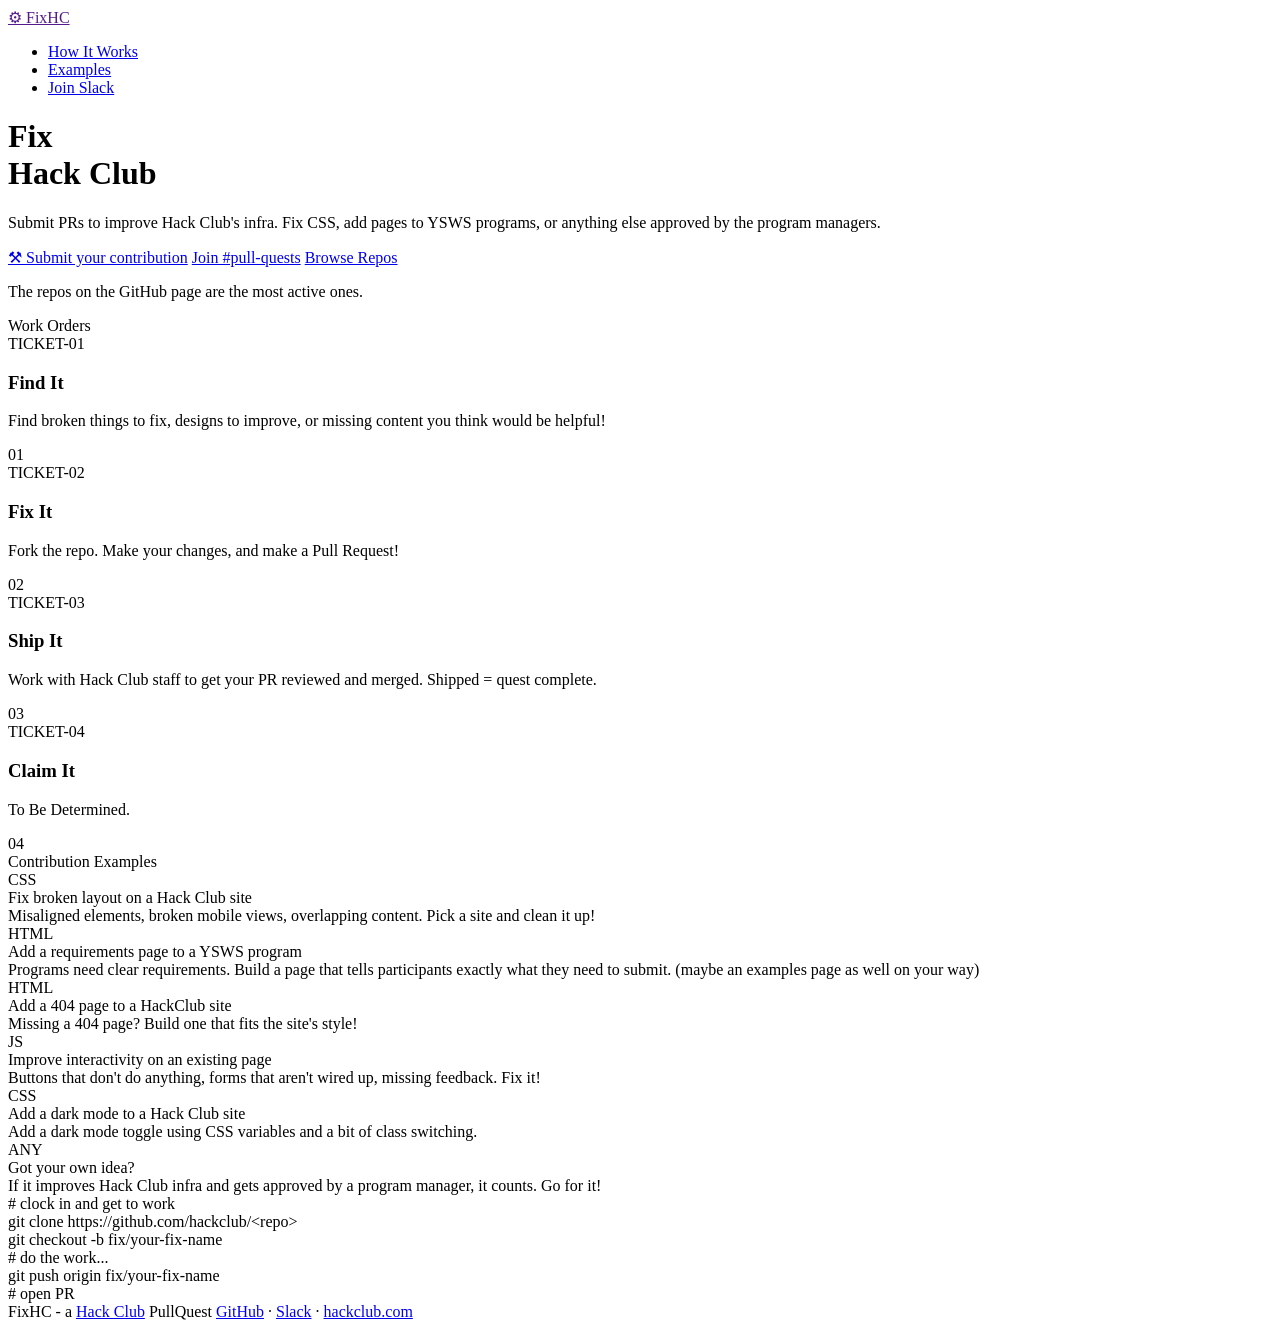
==== index.html @ ab7ba839 "Update footer links to open in new tab Added target='_blank' to footer links for external sites." ====
<!DOCTYPE html>
<html lang="en">
<head>
  <meta charset="UTF-8">
  <meta name="viewport" content="width=device-width, initial-scale=1.0">
  <title>FixHC - Under Construction</title>
  <link href="https://fonts.googleapis.com/css2?family=Black+Han+Sans&family=Barlow:wght@400;600;700&family=Barlow+Condensed:wght@700;900&display=swap" rel="stylesheet">
  <link rel="stylesheet" href="styles.css">
</head>
<body>

<div class="caution-tape"></div>

<nav>
  <a class="nav-brand" href="">⚙ FixHC</a>
  <ul class="nav-links">
    <li><a href="#how">How It Works</a></li>
    <li><a href="#jobs">Examples</a></li>
    <li><a href="https://hackclub.com/slack" target="_blank" class="nav-cta">Join Slack</a></li>
  </ul>
</nav>

<hero>
  
  <h1><span class="yellow">Fix</span><br><span class="outline">Hack Club</span></h1>
  <p class="hero-desc">Submit PRs to improve Hack Club's infra. Fix CSS, add pages to YSWS programs, or anything else approved by the program managers.</p>
  <div class="btn-row">
    <a href="https://forms.hackclub.com/fix-hack-club" target="_blank" class="btn btn-primary">⚒ Submit your contribution</a>
    <a href="https://hackclub.enterprise.slack.com/archives/C0ALHGAASLV" target="_blank" class="btn btn-outline">Join #pull-quests</a>
    <a href="https://github.com/hackclub/" target="_blank" class="btn btn-outline">Browse Repos</a>
  </div>
  <p class="hero-note">The repos on the GitHub page are the most active ones.</p>
</hero>

<div class="tape-divider"></div>

<div class="section" id="how">
  <div class="section-inner">
    <div class="section-label">Work Orders</div>
    <div class="tickets">
      <div class="ticket">
        <div class="ticket-id">TICKET-01</div>
        <h3>Find It</h3>
        <p>Find broken things to fix, designs to improve, or missing content you think would be helpful!</p>
        <div class="ticket-num">01</div>
      </div>
      <div class="ticket">
        <div class="ticket-id">TICKET-02</div>
        <h3>Fix It</h3>
        <p>Fork the repo. Make your changes, and make a Pull Request!</p>
        <div class="ticket-num">02</div>
      </div>
      <div class="ticket">
        <div class="ticket-id">TICKET-03</div>
        <h3>Ship It</h3>
        <p>Work with Hack Club staff to get your PR reviewed and merged. Shipped = quest complete.</p>
        <div class="ticket-num">03</div>
      </div>
      <div class="ticket">
        <div class="ticket-id">TICKET-04</div>
        <h3>Claim It</h3>
        <p>To Be Determined.</p>
        <div class="ticket-num">04</div>
      </div>
    </div>
  </div>
</div>

<div class="tape-divider"></div>

<div class="section-alt" id="jobs">
  <div class="section-inner">
    <div class="section-label">Contribution Examples</div>
    <div class="jobs">
      <div class="job">
        <div class="job-type">CSS</div>
        <div class="job-title">Fix broken layout on a Hack Club site</div>
        <div class="job-desc">Misaligned elements, broken mobile views, overlapping content. Pick a site and clean it up!</div>
      </div>
      <div class="job">
        <div class="job-type">HTML</div>
        <div class="job-title">Add a requirements page to a YSWS program</div>
        <div class="job-desc">Programs need clear requirements. Build a page that tells participants exactly what they need to submit. (maybe an examples page as well on your way)</div>
      </div>
      <div class="job">
        <div class="job-type">HTML</div>
        <div class="job-title">Add a 404 page to a HackClub site</div>
        <div class="job-desc">Missing a 404 page? Build one that fits the site's style!</div>
      </div>
      <div class="job">
        <div class="job-type">JS</div>
        <div class="job-title">Improve interactivity on an existing page</div>
        <div class="job-desc">Buttons that don't do anything, forms that aren't wired up, missing feedback. Fix it!</div>
      </div>
      <div class="job">
        <div class="job-type">CSS</div>
        <div class="job-title">Add a dark mode to a Hack Club site</div>
        <div class="job-desc">Add a dark mode toggle using CSS variables and a bit of class switching.</div>
      </div>
      <div class="job">
        <div class="job-type">ANY</div>
        <div class="job-title">Got your own idea?</div>
        <div class="job-desc">If it improves Hack Club infra and gets approved by a program manager, it counts. Go for it!</div>
      </div>
    </div>

    <div class="bottom-actions">
      <div class="code-block">
<span class="dim"># clock in and get to work</span>
<br>
<span class="hi">git clone</span> https://github.com/hackclub/<span class="green">&lt;repo&gt;</span>
<br>
<span class="hi">git checkout</span> -b fix/your-fix-name
<br>
<span class="dim"># do the work...</span>
<br>
<span class="hi">git push</span> origin fix/your-fix-name
<br>
<span class="dim"># open PR</span>
      </div>
    </div>
  </div>
</div>

<div class="caution-tape"></div>

<footer>
  <span>FixHC - a <a href="https://hackclub.com" target="_blank">Hack Club</a> PullQuest</span>
  <span><a href="https://github.com/hackclub" target="_blank">GitHub</a> · <a href="https://hackclub.com/slack" target="_blank">Slack</a> · <a href="https://hackclub.com" target="_blank">hackclub.com</a></span>
</footer>

</body>
</html>
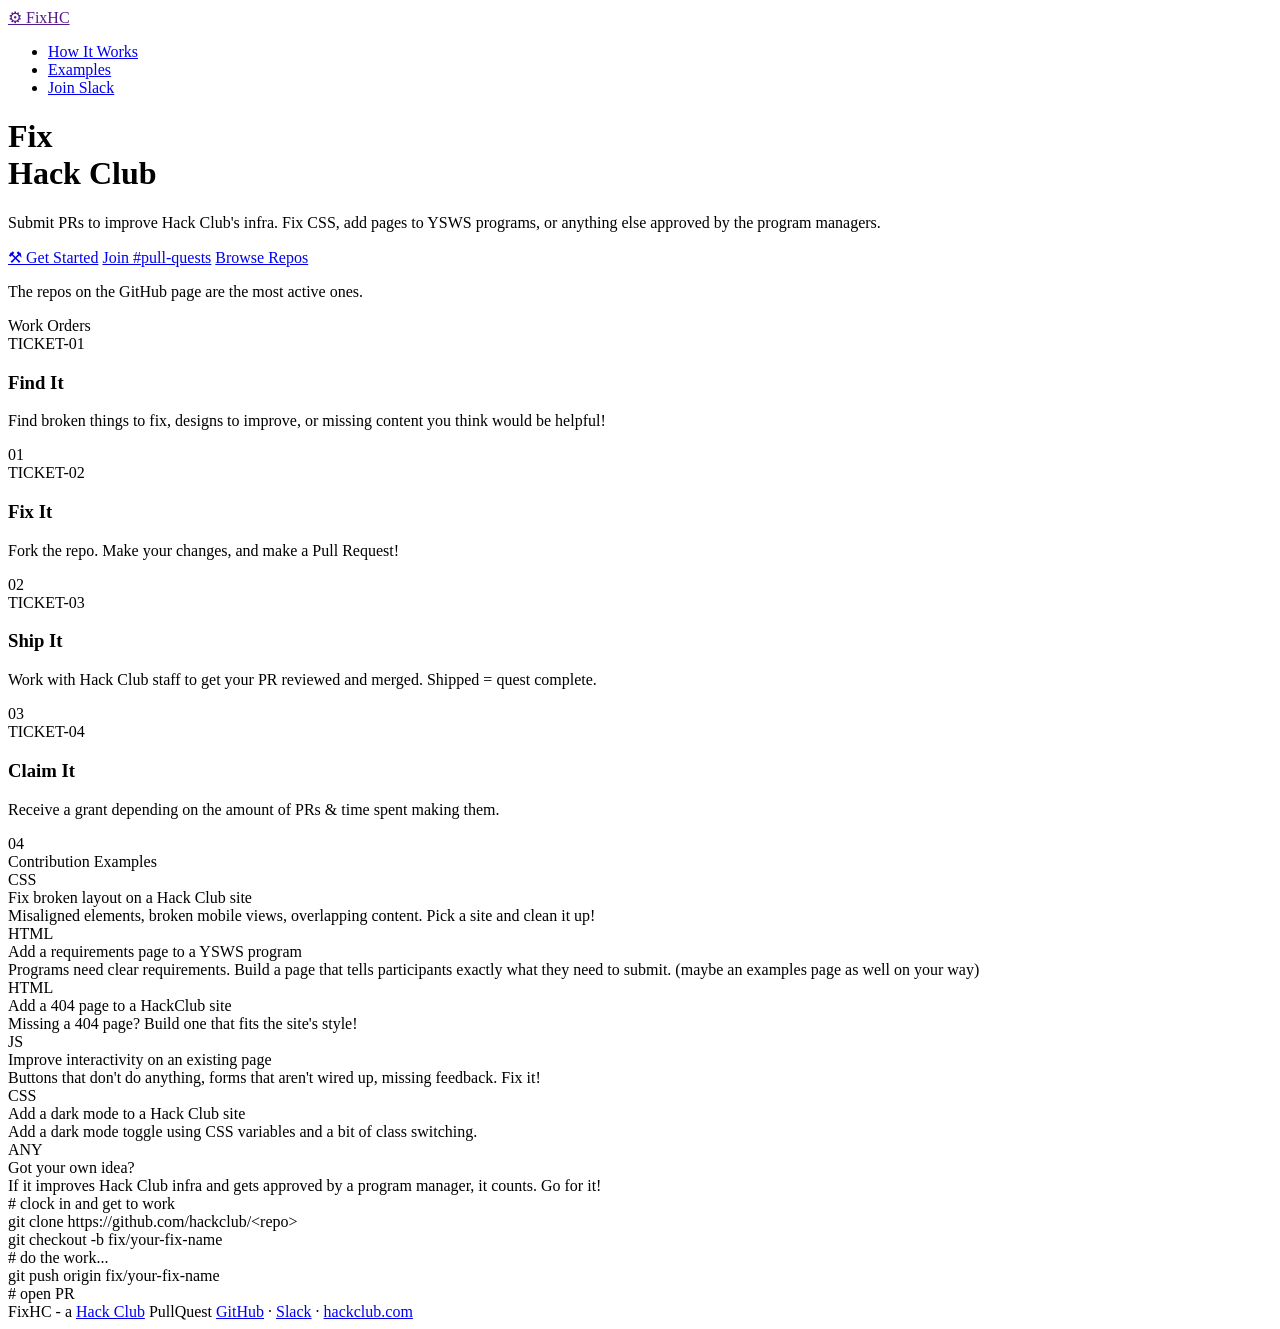
==== commit cfa7fa82: "Work on Backend" ====
--- a/index.html
+++ b/index.html
@@ -25,7 +25,8 @@
   <h1><span class="yellow">Fix</span><br><span class="outline">Hack Club</span></h1>
   <p class="hero-desc">Submit PRs to improve Hack Club's infra. Fix CSS, add pages to YSWS programs, or anything else approved by the program managers.</p>
   <div class="btn-row">
-    <a href="https://forms.hackclub.com/fix-hack-club" target="_blank" class="btn btn-primary">⚒ Submit your contribution</a>
+    <a href="https://auth.hackclub.com/oauth/authorize?client_id=9763705cfe6ba758ccd1bd846a34b5fc&redirect_uri=https%3A%2F%2Ffix.hackclub.com%2Fcallback&response_type=code&scope=email+name+verification_status+slack_id" 
+    target="_blank" class="btn btn-primary">⚒ Get Started</a>
     <a href="https://hackclub.enterprise.slack.com/archives/C0ALHGAASLV" target="_blank" class="btn btn-outline">Join #pull-quests</a>
     <a href="https://github.com/hackclub/" target="_blank" class="btn btn-outline">Browse Repos</a>
   </div>
@@ -59,7 +60,7 @@
       <div class="ticket">
         <div class="ticket-id">TICKET-04</div>
         <h3>Claim It</h3>
-        <p>To Be Determined.</p>
+        <p>Receive a grant depending on the amount of PRs & time spent making them.</p>
         <div class="ticket-num">04</div>
       </div>
     </div>
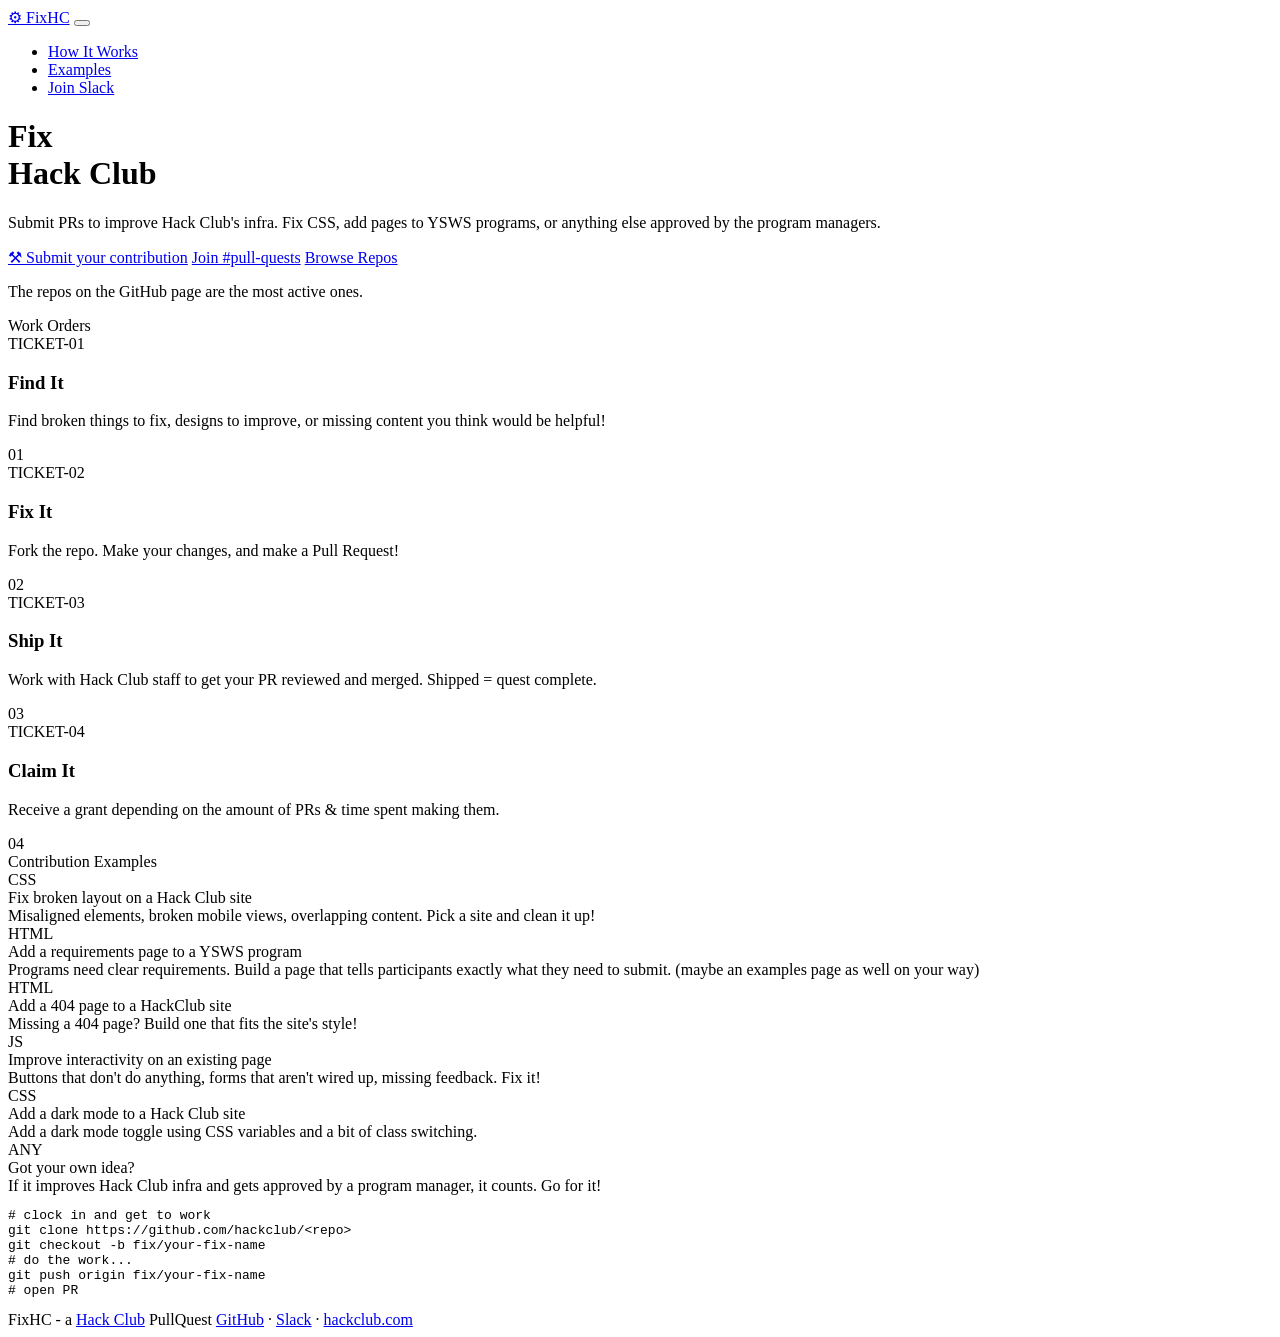
==== commit b9d86315: "hail vite lol" ====
--- a/index.html
+++ b/index.html
@@ -4,131 +4,135 @@
   <meta charset="UTF-8">
   <meta name="viewport" content="width=device-width, initial-scale=1.0">
   <title>FixHC - Under Construction</title>
+  <meta name="description" content="FixHC helps Hack Club members find small, high-impact projects to improve infra, pages, and polish across Hack Club sites.">
+  <meta property="og:title" content="FixHC - Under Construction">
+  <meta property="og:description" content="Find small Hack Club fixes, ship PRs, and help improve the ecosystem.">
+  <meta property="og:type" content="website">
   <link href="https://fonts.googleapis.com/css2?family=Black+Han+Sans&family=Barlow:wght@400;600;700&family=Barlow+Condensed:wght@700;900&display=swap" rel="stylesheet">
-  <link rel="stylesheet" href="styles.css">
 </head>
-<body>
+<body id="top">
 
 <div class="caution-tape"></div>
 
 <nav>
-  <a class="nav-brand" href="">⚙ FixHC</a>
-  <ul class="nav-links">
+  <a class="nav-brand" href="#top">⚙ FixHC</a>
+  <button class="menu-toggle" type="button" aria-label="Toggle menu" aria-expanded="false" aria-controls="main-nav-links">
+    <span></span>
+    <span></span>
+    <span></span>
+  </button>
+  <ul class="nav-links" id="main-nav-links">
     <li><a href="#how">How It Works</a></li>
     <li><a href="#jobs">Examples</a></li>
-    <li><a href="https://hackclub.com/slack" target="_blank" class="nav-cta">Join Slack</a></li>
+    <li><a href="https://hackclub.com/slack" target="_blank" rel="noopener noreferrer" class="nav-cta">Join Slack</a></li>
   </ul>
 </nav>
 
-<hero>
+<header class="hero">
   
   <h1><span class="yellow">Fix</span><br><span class="outline">Hack Club</span></h1>
   <p class="hero-desc">Submit PRs to improve Hack Club's infra. Fix CSS, add pages to YSWS programs, or anything else approved by the program managers.</p>
   <div class="btn-row">
-    <a href="https://auth.hackclub.com/oauth/authorize?client_id=9763705cfe6ba758ccd1bd846a34b5fc&redirect_uri=https%3A%2F%2Ffix.hackclub.com%2Fcallback&response_type=code&scope=email+name+verification_status+slack_id" 
-    target="_blank" class="btn btn-primary">⚒ Get Started</a>
-    <a href="https://hackclub.enterprise.slack.com/archives/C0ALHGAASLV" target="_blank" class="btn btn-outline">Join #pull-quests</a>
-    <a href="https://github.com/hackclub/" target="_blank" class="btn btn-outline">Browse Repos</a>
+    <a href="https://forms.hackclub.com/fix-hack-club" target="_blank" rel="noopener noreferrer" class="btn btn-primary">⚒ Submit your contribution</a>
+    <a href="https://hackclub.enterprise.slack.com/archives/C0ALHGAASLV" target="_blank" rel="noopener noreferrer" class="btn btn-outline">Join #pull-quests</a>
+    <a href="https://github.com/hackclub/" target="_blank" rel="noopener noreferrer" class="btn btn-outline">Browse Repos</a>
   </div>
   <p class="hero-note">The repos on the GitHub page are the most active ones.</p>
-</hero>
+</header>
 
 <div class="tape-divider"></div>
 
+<main>
 <div class="section" id="how">
-  <div class="section-inner">
-    <div class="section-label">Work Orders</div>
-    <div class="tickets">
-      <div class="ticket">
-        <div class="ticket-id">TICKET-01</div>
-        <h3>Find It</h3>
-        <p>Find broken things to fix, designs to improve, or missing content you think would be helpful!</p>
-        <div class="ticket-num">01</div>
-      </div>
-      <div class="ticket">
-        <div class="ticket-id">TICKET-02</div>
-        <h3>Fix It</h3>
-        <p>Fork the repo. Make your changes, and make a Pull Request!</p>
-        <div class="ticket-num">02</div>
-      </div>
-      <div class="ticket">
-        <div class="ticket-id">TICKET-03</div>
-        <h3>Ship It</h3>
-        <p>Work with Hack Club staff to get your PR reviewed and merged. Shipped = quest complete.</p>
-        <div class="ticket-num">03</div>
-      </div>
-      <div class="ticket">
-        <div class="ticket-id">TICKET-04</div>
-        <h3>Claim It</h3>
-        <p>Receive a grant depending on the amount of PRs & time spent making them.</p>
-        <div class="ticket-num">04</div>
-      </div>
-    </div>
-  </div>
-</div>
-
-<div class="tape-divider"></div>
-
-<div class="section-alt" id="jobs">
-  <div class="section-inner">
-    <div class="section-label">Contribution Examples</div>
-    <div class="jobs">
-      <div class="job">
-        <div class="job-type">CSS</div>
-        <div class="job-title">Fix broken layout on a Hack Club site</div>
-        <div class="job-desc">Misaligned elements, broken mobile views, overlapping content. Pick a site and clean it up!</div>
-      </div>
-      <div class="job">
-        <div class="job-type">HTML</div>
-        <div class="job-title">Add a requirements page to a YSWS program</div>
-        <div class="job-desc">Programs need clear requirements. Build a page that tells participants exactly what they need to submit. (maybe an examples page as well on your way)</div>
-      </div>
-      <div class="job">
-        <div class="job-type">HTML</div>
-        <div class="job-title">Add a 404 page to a HackClub site</div>
-        <div class="job-desc">Missing a 404 page? Build one that fits the site's style!</div>
-      </div>
-      <div class="job">
-        <div class="job-type">JS</div>
-        <div class="job-title">Improve interactivity on an existing page</div>
-        <div class="job-desc">Buttons that don't do anything, forms that aren't wired up, missing feedback. Fix it!</div>
-      </div>
-      <div class="job">
-        <div class="job-type">CSS</div>
-        <div class="job-title">Add a dark mode to a Hack Club site</div>
-        <div class="job-desc">Add a dark mode toggle using CSS variables and a bit of class switching.</div>
-      </div>
-      <div class="job">
-        <div class="job-type">ANY</div>
-        <div class="job-title">Got your own idea?</div>
-        <div class="job-desc">If it improves Hack Club infra and gets approved by a program manager, it counts. Go for it!</div>
+      <div class="section-inner">
+        <div class="section-label">Work Orders</div>
+        <div class="tickets">
+          <div class="ticket">
+            <div class="ticket-id">TICKET-01</div>
+            <h3>Find It</h3>
+            <p>Find broken things to fix, designs to improve, or missing content you think would be helpful!</p>
+            <div class="ticket-num">01</div>
+          </div>
+          <div class="ticket">
+            <div class="ticket-id">TICKET-02</div>
+            <h3>Fix It</h3>
+            <p>Fork the repo. Make your changes, and make a Pull Request!</p>
+            <div class="ticket-num">02</div>
+          </div>
+          <div class="ticket">
+            <div class="ticket-id">TICKET-03</div>
+            <h3>Ship It</h3>
+            <p>Work with Hack Club staff to get your PR reviewed and merged. Shipped = quest complete.</p>
+            <div class="ticket-num">03</div>
+          </div>
+          <div class="ticket">
+            <div class="ticket-id">TICKET-04</div>
+            <h3>Claim It</h3>
+            <p>Receive a grant depending on the amount of PRs & time spent making them.</p>
+            <div class="ticket-num">04</div>
+          </div>
+        </div>
       </div>
     </div>
 
-    <div class="bottom-actions">
-      <div class="code-block">
-<span class="dim"># clock in and get to work</span>
-<br>
+    <div class="tape-divider"></div>
+
+    <div class="section-alt" id="jobs">
+      <div class="section-inner">
+        <div class="section-label">Contribution Examples</div>
+        <div class="jobs">
+          <div class="job">
+            <div class="job-type">CSS</div>
+            <div class="job-title">Fix broken layout on a Hack Club site</div>
+            <div class="job-desc">Misaligned elements, broken mobile views, overlapping content. Pick a site and clean it up!</div>
+          </div>
+          <div class="job">
+            <div class="job-type">HTML</div>
+            <div class="job-title">Add a requirements page to a YSWS program</div>
+            <div class="job-desc">Programs need clear requirements. Build a page that tells participants exactly what they need to submit. (maybe an examples page as well on your way)</div>
+          </div>
+          <div class="job">
+            <div class="job-type">HTML</div>
+            <div class="job-title">Add a 404 page to a HackClub site</div>
+            <div class="job-desc">Missing a 404 page? Build one that fits the site's style!</div>
+          </div>
+          <div class="job">
+            <div class="job-type">JS</div>
+            <div class="job-title">Improve interactivity on an existing page</div>
+            <div class="job-desc">Buttons that don't do anything, forms that aren't wired up, missing feedback. Fix it!</div>
+          </div>
+          <div class="job">
+            <div class="job-type">CSS</div>
+            <div class="job-title">Add a dark mode to a Hack Club site</div>
+            <div class="job-desc">Add a dark mode toggle using CSS variables and a bit of class switching.</div>
+          </div>
+          <div class="job">
+            <div class="job-type">ANY</div>
+            <div class="job-title">Got your own idea?</div>
+            <div class="job-desc">If it improves Hack Club infra and gets approved by a program manager, it counts. Go for it!</div>
+          </div>
+        </div>
+
+        <div class="bottom-actions">
+          <pre class="code-block"><code><span class="dim"># clock in and get to work</span>
 <span class="hi">git clone</span> https://github.com/hackclub/<span class="green">&lt;repo&gt;</span>
-<br>
 <span class="hi">git checkout</span> -b fix/your-fix-name
-<br>
 <span class="dim"># do the work...</span>
-<br>
 <span class="hi">git push</span> origin fix/your-fix-name
-<br>
-<span class="dim"># open PR</span>
+<span class="dim"># open PR</span></code></pre>
+        </div>
       </div>
     </div>
-  </div>
-</div>
+</main>
 
 <div class="caution-tape"></div>
 
 <footer>
-  <span>FixHC - a <a href="https://hackclub.com" target="_blank">Hack Club</a> PullQuest</span>
-  <span><a href="https://github.com/hackclub" target="_blank">GitHub</a> · <a href="https://hackclub.com/slack" target="_blank">Slack</a> · <a href="https://hackclub.com" target="_blank">hackclub.com</a></span>
+  <span>FixHC - a <a href="https://hackclub.com" target="_blank" rel="noopener noreferrer">Hack Club</a> PullQuest</span>
+  <span><a href="https://github.com/hackclub" target="_blank" rel="noopener noreferrer">GitHub</a> · <a href="https://hackclub.com/slack" target="_blank" rel="noopener noreferrer">Slack</a> · <a href="https://hackclub.com" target="_blank" rel="noopener noreferrer">hackclub.com</a></span>
 </footer>
+
+<script type="module" src="/src/main.js"></script>
 
 </body>
 </html>
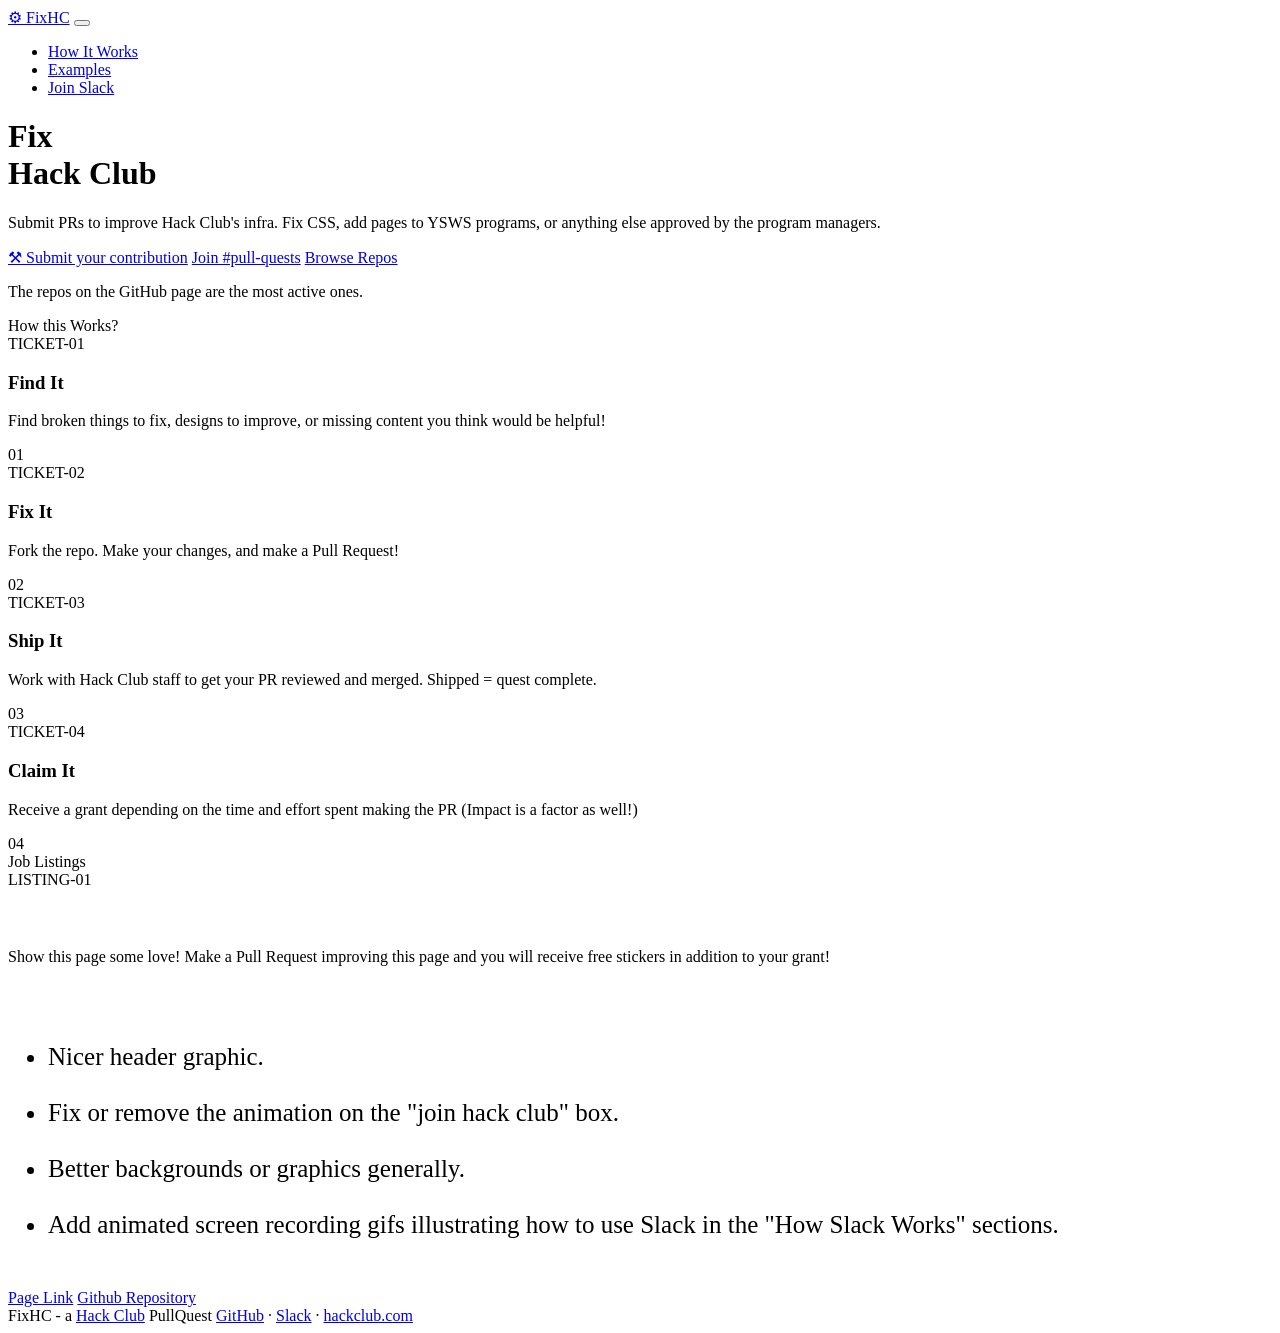
==== commit 66761600: "Add Job Listings" ====
--- a/index.html
+++ b/index.html
@@ -3,6 +3,7 @@
 <head>
   <meta charset="UTF-8">
   <meta name="viewport" content="width=device-width, initial-scale=1.0">
+  <link rel="icon" type="image/png" href="/logo.png">
   <title>FixHC - Under Construction</title>
   <meta name="description" content="FixHC helps Hack Club members find small, high-impact projects to improve infra, pages, and polish across Hack Club sites.">
   <meta property="og:title" content="FixHC - Under Construction">
@@ -45,7 +46,7 @@
 <main>
 <div class="section" id="how">
       <div class="section-inner">
-        <div class="section-label">Work Orders</div>
+        <div class="section-label">How this Works?</div>
         <div class="tickets">
           <div class="ticket">
             <div class="ticket-id">TICKET-01</div>
@@ -68,7 +69,7 @@
           <div class="ticket">
             <div class="ticket-id">TICKET-04</div>
             <h3>Claim It</h3>
-            <p>Receive a grant depending on the amount of PRs & time spent making them.</p>
+            <p>Receive a grant depending on the time and effort spent making the PR (Impact is a factor as well!)</p>
             <div class="ticket-num">04</div>
           </div>
         </div>
@@ -76,52 +77,30 @@
     </div>
 
     <div class="tape-divider"></div>
-
-    <div class="section-alt" id="jobs">
-      <div class="section-inner">
-        <div class="section-label">Contribution Examples</div>
-        <div class="jobs">
-          <div class="job">
-            <div class="job-type">CSS</div>
-            <div class="job-title">Fix broken layout on a Hack Club site</div>
-            <div class="job-desc">Misaligned elements, broken mobile views, overlapping content. Pick a site and clean it up!</div>
+<div class="section" id="how"></div>
+    <div class="section-inner">
+        <div class="section-label">Job Listings</div>
+          <div class="ticketA">
+            <div class="ticket-idA">LISTING-01</div>
+            <h3><a href="https://slack.hackclub.com/" target="_blank" style="text-decoration: none; color: #ffffff;">Slack.hackclub.com</a></h3>
+            <p>Show this page some love! Make a Pull Request improving this page and you will receive free stickers in addition to your grant!</p>
+            <br>
+            <br>
+            <ul style="font-size: 25px;">
+              <li>Nicer header graphic.</li>
+              <br>
+              <li>Fix or remove the animation on the "join hack club" box.</li>
+              <br>
+              <li>Better backgrounds or graphics generally.</li>
+              <br>
+              <li>Add animated screen recording gifs illustrating how to use Slack in the "How Slack Works" sections.</li>
+            </ul>
+            <div class="btn-row" style="margin-top: 50px;">
+              <a href="https://slack.hackclub.com/" target="_blank" rel="noopener noreferrer" class="btn btn-primary">Page Link</a>
+              <a href="https://github.com/hackclub/slack.hackclub.com" target="_blank" rel="noopener noreferrer" class="btn btn-outline">Github Repository</a>
+            </div>
+    
           </div>
-          <div class="job">
-            <div class="job-type">HTML</div>
-            <div class="job-title">Add a requirements page to a YSWS program</div>
-            <div class="job-desc">Programs need clear requirements. Build a page that tells participants exactly what they need to submit. (maybe an examples page as well on your way)</div>
-          </div>
-          <div class="job">
-            <div class="job-type">HTML</div>
-            <div class="job-title">Add a 404 page to a HackClub site</div>
-            <div class="job-desc">Missing a 404 page? Build one that fits the site's style!</div>
-          </div>
-          <div class="job">
-            <div class="job-type">JS</div>
-            <div class="job-title">Improve interactivity on an existing page</div>
-            <div class="job-desc">Buttons that don't do anything, forms that aren't wired up, missing feedback. Fix it!</div>
-          </div>
-          <div class="job">
-            <div class="job-type">CSS</div>
-            <div class="job-title">Add a dark mode to a Hack Club site</div>
-            <div class="job-desc">Add a dark mode toggle using CSS variables and a bit of class switching.</div>
-          </div>
-          <div class="job">
-            <div class="job-type">ANY</div>
-            <div class="job-title">Got your own idea?</div>
-            <div class="job-desc">If it improves Hack Club infra and gets approved by a program manager, it counts. Go for it!</div>
-          </div>
-        </div>
-
-        <div class="bottom-actions">
-          <pre class="code-block"><code><span class="dim"># clock in and get to work</span>
-<span class="hi">git clone</span> https://github.com/hackclub/<span class="green">&lt;repo&gt;</span>
-<span class="hi">git checkout</span> -b fix/your-fix-name
-<span class="dim"># do the work...</span>
-<span class="hi">git push</span> origin fix/your-fix-name
-<span class="dim"># open PR</span></code></pre>
-        </div>
-      </div>
     </div>
 </main>
 
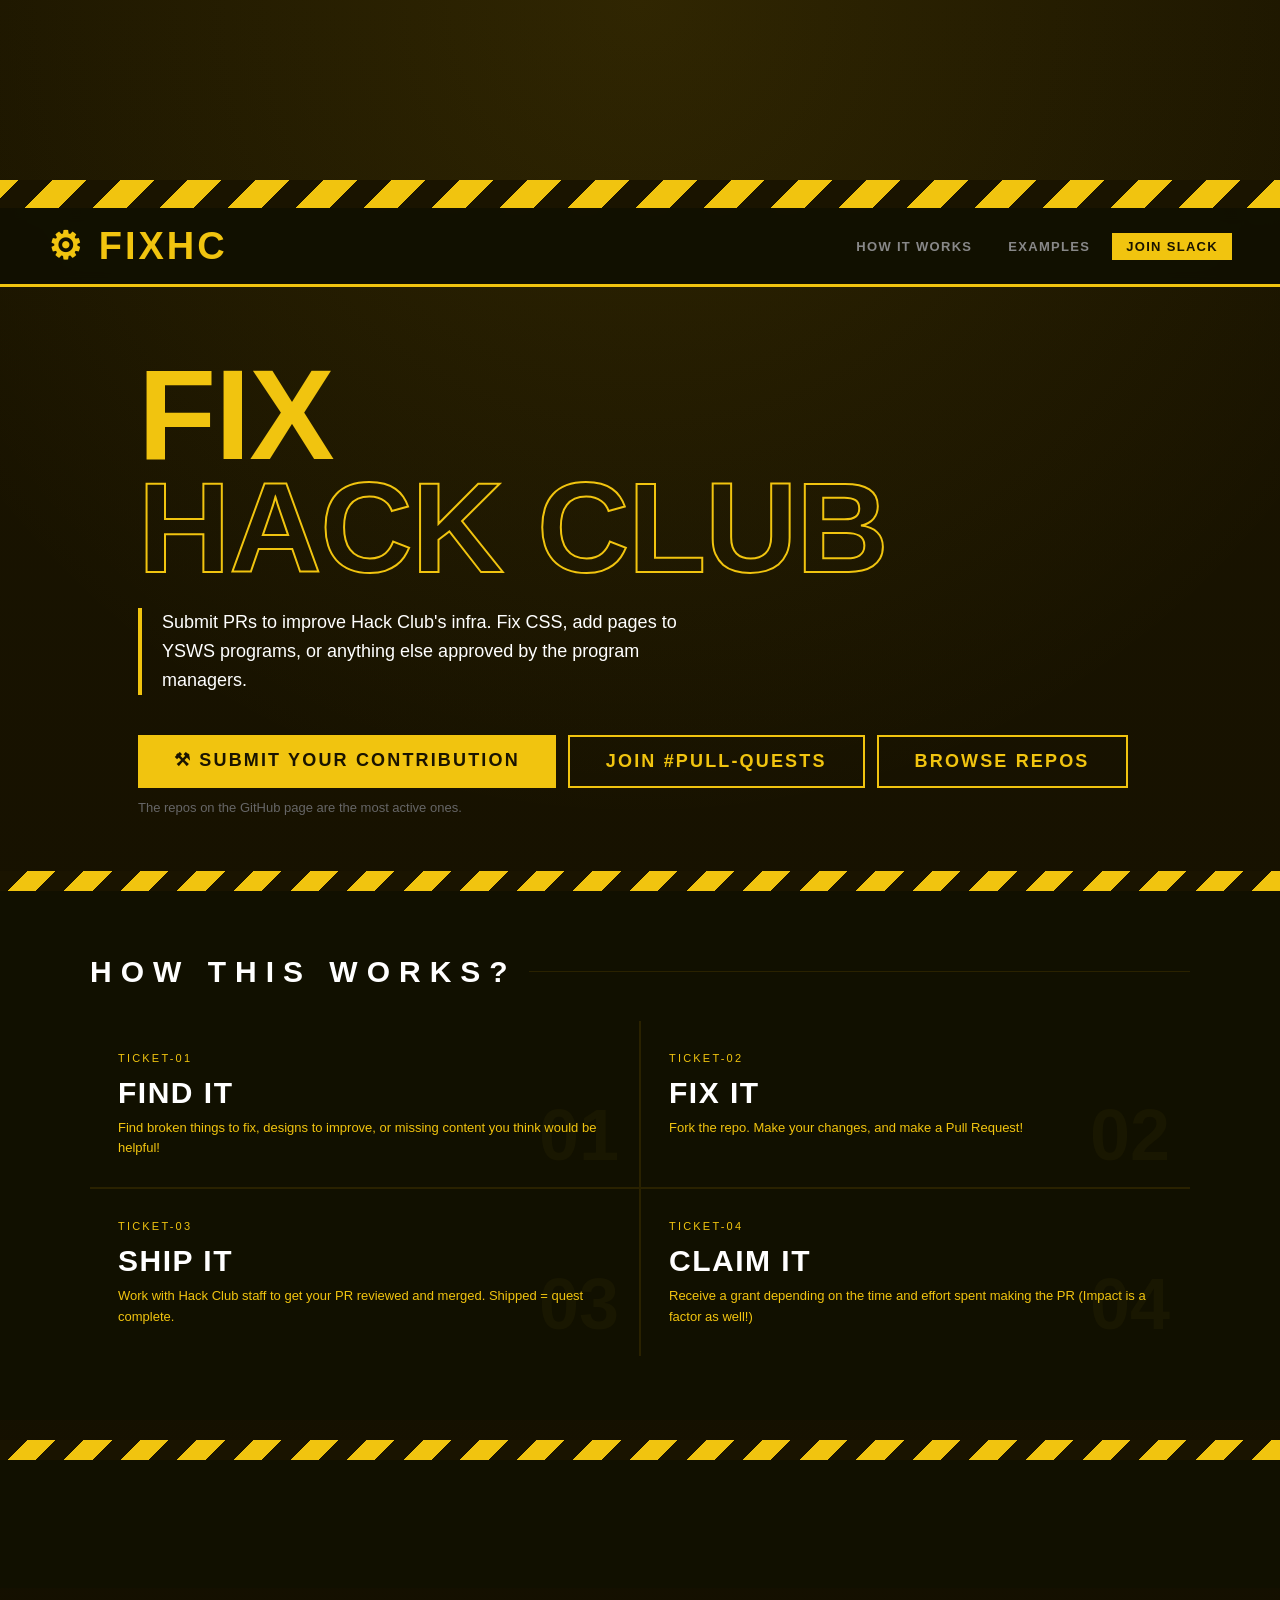
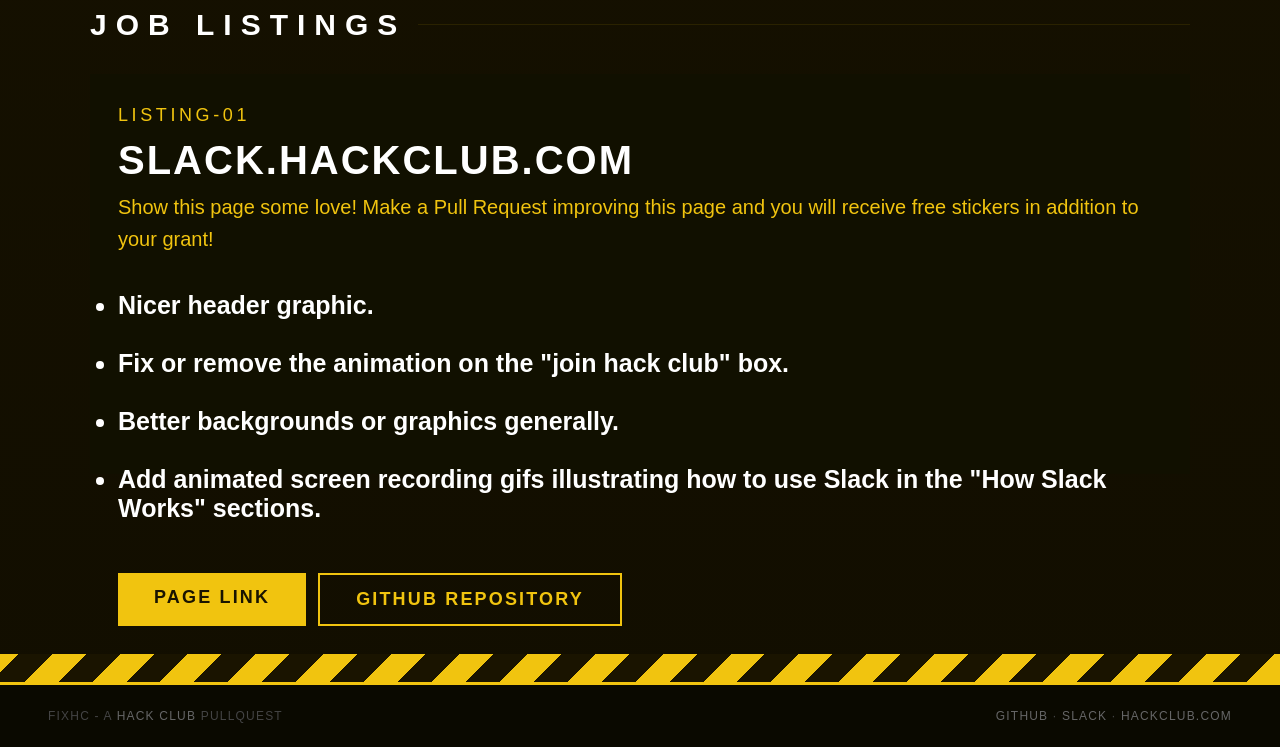
==== commit 88e4f7c6: "Add link to styles.css in index.html" ====
--- a/index.html
+++ b/index.html
@@ -10,6 +10,7 @@
   <meta property="og:description" content="Find small Hack Club fixes, ship PRs, and help improve the ecosystem.">
   <meta property="og:type" content="website">
   <link href="https://fonts.googleapis.com/css2?family=Black+Han+Sans&family=Barlow:wght@400;600;700&family=Barlow+Condensed:wght@700;900&display=swap" rel="stylesheet">
+  <link href="styles.css" rel="stylesheet">
 </head>
 <body id="top">
 
--- a/styles.css
+++ b/styles.css
@@ -0,0 +1,505 @@
+* { box-sizing: border-box; margin: 0; padding: 0; }
+
+html {
+  scroll-behavior: smooth;
+  scroll-padding-top: 88px;
+  scrollbar-color: #f1c40f #1a1400;
+  scrollbar-width: thin;
+}
+
+body {
+  background:
+    radial-gradient(circle at top, rgba(241,196,15,0.10), transparent 34%),
+    linear-gradient(180deg, #1a1400 0%, #120e00 100%);
+  color: #ffffff;
+  font-family: 'Barlow', sans-serif;
+  min-height: 100vh;
+}
+
+.caution-tape {
+  background: repeating-linear-gradient(
+    -45deg,
+    #f1c40f,
+    #f1c40f 24px,
+    #1a1400 24px,
+    #1a1400 48px
+  );
+  height: 28px;
+  width: 100%;
+  margin-top: 180px;
+}
+
+nav {
+  position: sticky;
+  top: 0;
+  z-index: 10;
+  background: rgba(17, 16, 0, 0.96);
+  padding: 16px 48px;
+  display: flex;
+  align-items: center;
+  justify-content: space-between;
+  border-bottom: 3px solid #f1c40f;
+  backdrop-filter: blur(8px);
+}
+
+.menu-toggle {
+  display: none;
+  background: transparent;
+  border: 1px solid #4d4300;
+  border-radius: 6px;
+  padding: 8px;
+  cursor: pointer;
+}
+
+.menu-toggle span {
+  display: block;
+  width: 20px;
+  height: 2px;
+  background: #f1c40f;
+  margin: 4px 0;
+}
+
+.nav-brand {
+  font-family: 'Barlow Condensed', sans-serif;
+  font-weight: 900;
+  font-size: 38px;
+  letter-spacing: 0.08em;
+  text-transform: uppercase;
+  color: #f1c40f;
+  text-decoration: none;
+}
+
+.nav-links {
+  display: flex;
+  gap: 8px;
+  list-style: none;
+}
+
+.nav-links a {
+  color: #888;
+  text-decoration: none;
+  font-size: 13px;
+  font-weight: 600;
+  letter-spacing: 0.1em;
+  text-transform: uppercase;
+  padding: 6px 14px;
+  transition: color .15s;
+}
+
+.nav-links a:hover { color: #f1c40f; }
+
+.nav-links a:focus-visible,
+.btn:focus-visible,
+footer a:focus-visible,
+.nav-brand:focus-visible,
+.menu-toggle:focus-visible {
+  outline: 2px solid #f1c40f;
+  outline-offset: 3px;
+}
+
+.nav-cta {
+  background: #f1c40f !important;
+  color: #1a1400 !important;
+  font-weight: 700 !important;
+}
+
+.nav-cta:hover { background: #ffd700 !important; color: #1a1400 !important; }
+
+.hero {
+  display: block;
+  padding: 72px 48px 56px;
+  max-width: 1100px;
+  margin: 0 auto;
+}
+
+::-webkit-scrollbar {
+  width: 10px;
+}
+
+::-webkit-scrollbar-track {
+  background: #1a1400;
+}
+
+::-webkit-scrollbar-thumb {
+  background: #f1c40f;
+  border-radius: 5px;
+}
+
+::-webkit-scrollbar-thumb:hover {
+  background: #ffd700;
+}
+
+.site-tag::before {
+  content: '⚠';
+  font-size: 14px;
+}
+
+h1 {
+  font-family: 'Barlow Condensed', sans-serif;
+  font-weight: 900;
+  font-size: clamp(64px, 11vw, 128px);
+  line-height: 0.88;
+  letter-spacing: -0.01em;
+  text-transform: uppercase;
+  margin-bottom: 24px;
+}
+
+h1 .yellow { color: #f1c40f; }
+
+h1 .outline {
+  -webkit-text-stroke: 2px #f1c40f;
+  color: transparent;
+}
+
+.hero-desc {
+  font-size: 18px;
+  line-height: 1.6;
+  color: #ffffff;
+  max-width: 560px;
+  margin-bottom: 40px;
+  border-left: 4px solid #f1c40f;
+  padding-left: 20px;
+}
+
+.btn-row {
+  display: flex;
+  gap: 12px;
+  flex-wrap: wrap;
+}
+
+.btn {
+  font-family: 'Barlow Condensed', sans-serif;
+  font-weight: 700;
+  font-size: 18px;
+  letter-spacing: 0.12em;
+  text-transform: uppercase;
+  padding: 14px 36px;
+  text-decoration: none;
+  transition: all .15s;
+  display: inline-block;
+}
+
+.btn:active {
+  transform: translateY(0);
+}
+
+.btn-primary {
+  background: #f1c40f;
+  color: #1a1400;
+}
+
+.btn-primary:hover { background: #ffd700; transform: translateY(-2px); }
+
+.btn-outline {
+  background: transparent;
+  color: #f1c40f;
+  border: 2px solid #f1c40f;
+}
+
+.btn-outline:hover { background: rgba(241,196,15,.1); transform: translateY(-2px); }
+
+.tape-divider {
+  background: repeating-linear-gradient(
+    -45deg,
+    #f1c40f,
+    #f1c40f 20px,
+    #1a1400 20px,
+    #1a1400 40px
+  );
+  height: 20px;
+  margin: 0;
+}
+
+.reveal {
+  opacity: 0;
+  transform: translateY(16px);
+  transition: opacity .45s ease, transform .45s ease;
+}
+
+.reveal.reveal-show {
+  opacity: 1;
+  transform: translateY(0);
+}
+
+.section {
+  background: #111000;
+  padding: 64px 48px;
+  margin-bottom: 20px;
+}
+
+.section-alt {
+  background: #0d0b00;
+  padding: 64px 48px;
+}
+
+.section-inner {
+  max-width: 1100px;
+  margin: 0 auto;
+}
+
+.section-label {
+  font-family: 'Barlow Condensed', sans-serif;
+  font-weight: 700;
+  font-size: 30px;
+  letter-spacing: 0.3em;
+  text-transform: uppercase;
+  color: #ffffff;
+  margin-bottom: 32px;
+  display: flex;
+  align-items: center;
+  gap: 12px;
+}
+
+.section-label::after {
+  content: '';
+  flex: 1;
+  height: 1px;
+  background: #2a2200;
+}
+
+.tickets {
+  display: grid;
+  grid-template-columns: repeat(2, 1fr);
+  gap: 2px;
+  background: #2a2200;
+}
+
+.ticket {
+  background: #111000;
+  padding: 28px;
+  position: relative;
+  border-top: 3px solid transparent;
+  transition: border-color .2s, transform .2s;
+}
+
+.ticketA {
+  background: #111000;
+  padding: 28px;
+  position: relative;
+  border-top: 3px solid transparent;
+  transition: border-color .2s, transform .2s;
+  height: 400px;
+}
+
+.ticket:hover { border-color: #f1c40f; transform: translateY(-2px); }
+
+.ticket-id {
+  font-family: 'Barlow Condensed', sans-serif;
+  font-size: 11px;
+  letter-spacing: 0.2em;
+  color: #f1c40f;
+  margin-bottom: 12px;
+}
+
+.ticket-idA {
+  font-family: 'Barlow Condensed', sans-serif;
+  font-size: 18px;
+  letter-spacing: 0.2em;
+  color: #f1c40f;
+  margin-bottom: 12px;
+}
+
+.ticket h3 {
+  font-family: 'Barlow Condensed', sans-serif;
+  font-weight: 700;
+  font-size: 30px;
+  text-transform: uppercase;
+  letter-spacing: 0.05em;
+  margin-bottom: 8px;
+}
+.ticketA h3 {
+  font-family: 'Barlow Condensed', sans-serif;
+  font-weight: 700;
+  font-size: 40px;
+  text-transform: uppercase;
+  letter-spacing: 0.05em;
+  margin-bottom: 8px;
+}
+
+.ticketA ul {
+  font-family: 'Barlow Condensed', sans-serif;
+  font-weight: 700;
+}
+
+.ticket p {
+  font-size: 13px;
+  color: #f1c40f;
+  line-height: 1.6;
+}
+.ticketA p {
+  font-size: 20px;
+  color: #f1c40f;
+  line-height: 1.6;
+  font-family: 'Barlow Condensed', sans-serif;
+}
+
+.ticket-num {
+  position: absolute;
+  bottom: 16px;
+  right: 20px;
+  font-family: 'Barlow Condensed', sans-serif;
+  font-weight: 900;
+  font-size: 72px;
+  color: rgba(241,196,15,0.04);
+  line-height: 1;
+}
+
+.jobs {
+  display: grid;
+  grid-template-columns: repeat(3, 1fr);
+  gap: 2px;
+  background: #2a2200;
+}
+
+.job {
+  background: #111000;
+  padding: 28px;
+  border-top: 3px solid transparent;
+  transition: border-color .2s, transform .2s;
+}
+
+.job:hover { border-color: #f1c40f; transform: translateY(-2px); }
+
+.job-type {
+  display: inline-block;
+  background: #f1c40f;
+  color: #1a1400;
+  font-family: 'Barlow Condensed', sans-serif;
+  font-weight: 700;
+  font-size: 11px;
+  letter-spacing: 0.2em;
+  padding: 2px 10px;
+  margin-bottom: 12px;
+}
+
+.job-title {
+  font-family: 'Barlow Condensed', sans-serif;
+  font-weight: 700;
+  font-size: 20px;
+  text-transform: uppercase;
+  letter-spacing: 0.04em;
+  margin-bottom: 8px;
+  line-height: 1.2;
+}
+
+.job-desc {
+  font-size: 13px;
+  color: #666;
+  line-height: 1.6;
+}
+
+.bottom-actions {
+  margin-top: 32px;
+}
+
+.code-block {
+  background: #0a0900;
+  border-left: 4px solid #f1c40f;
+  padding: 24px 28px;
+  font-family: 'SF Mono', 'Roboto Mono', Menlo, monospace;
+  font-size: 13px;
+  line-height: 1.8;
+  color: #ccc;
+  margin-bottom: 32px;
+  overflow-x: auto;
+  white-space: pre;
+}
+
+.code-block code {
+  font: inherit;
+}
+
+.code-block .dim { color: #444; }
+.code-block .hi { color: #f1c40f; }
+.code-block .green { color: #33d6a6; }
+
+footer {
+  background: #0a0900;
+  border-top: 3px solid #f1c40f;
+  padding: 24px 48px;
+  display: flex;
+  justify-content: space-between;
+  align-items: center;
+  font-size: 12px;
+  color: #444;
+  font-family: 'Barlow Condensed', sans-serif;
+  letter-spacing: 0.1em;
+  text-transform: uppercase;
+}
+
+footer a { color: #666; text-decoration: none; }
+footer a:hover { color: #f1c40f; }
+
+@media (max-width: 600px) {
+  nav {
+    padding: 14px 20px;
+    position: sticky;
+  }
+  .hero { padding: 48px 20px 40px; }
+  .section, .section-alt { padding: 48px 20px; }
+  footer { padding: 20px; flex-direction: column; gap: 8px; text-align: center; }
+  .menu-toggle {
+    display: block;
+  }
+  .nav-links {
+    display: flex;
+    position: absolute;
+    top: calc(100% + 8px);
+    right: 20px;
+    width: min(260px, calc(100vw - 40px));
+    background: #111000;
+    border: 1px solid #3a3200;
+    border-top: 3px solid #f1c40f;
+    padding: 8px;
+    border-radius: 8px;
+    box-shadow: 0 8px 24px rgba(0,0,0,0.35);
+    flex-direction: column;
+    gap: 2px;
+    list-style: none;
+    opacity: 0;
+    transform: translateY(-6px);
+    pointer-events: none;
+    transition: opacity .2s ease, transform .2s ease;
+  }
+  .nav-links.open {
+    opacity: 1;
+    transform: translateY(0);
+    pointer-events: auto;
+  }
+  .nav-links a {
+    display: block;
+    width: 100%;
+    padding: 10px 12px;
+    font-size: 12px;
+    border-radius: 6px;
+  }
+  .nav-links .nav-cta {
+    text-align: center;
+  }
+  .jobs { grid-template-columns: 1fr; }
+  .tickets { grid-template-columns: 1fr; }
+}
+
+
+
+.hero-note {
+  font-size: 13px;
+  color: #666;
+  margin-top: 12px;
+}
+
+@media (prefers-reduced-motion: reduce) {
+  html {
+    scroll-behavior: auto;
+  }
+
+  .nav-links {
+    transition: none;
+  }
+
+  .reveal {
+    opacity: 1;
+    transform: none;
+    transition: none;
+  }
+}
